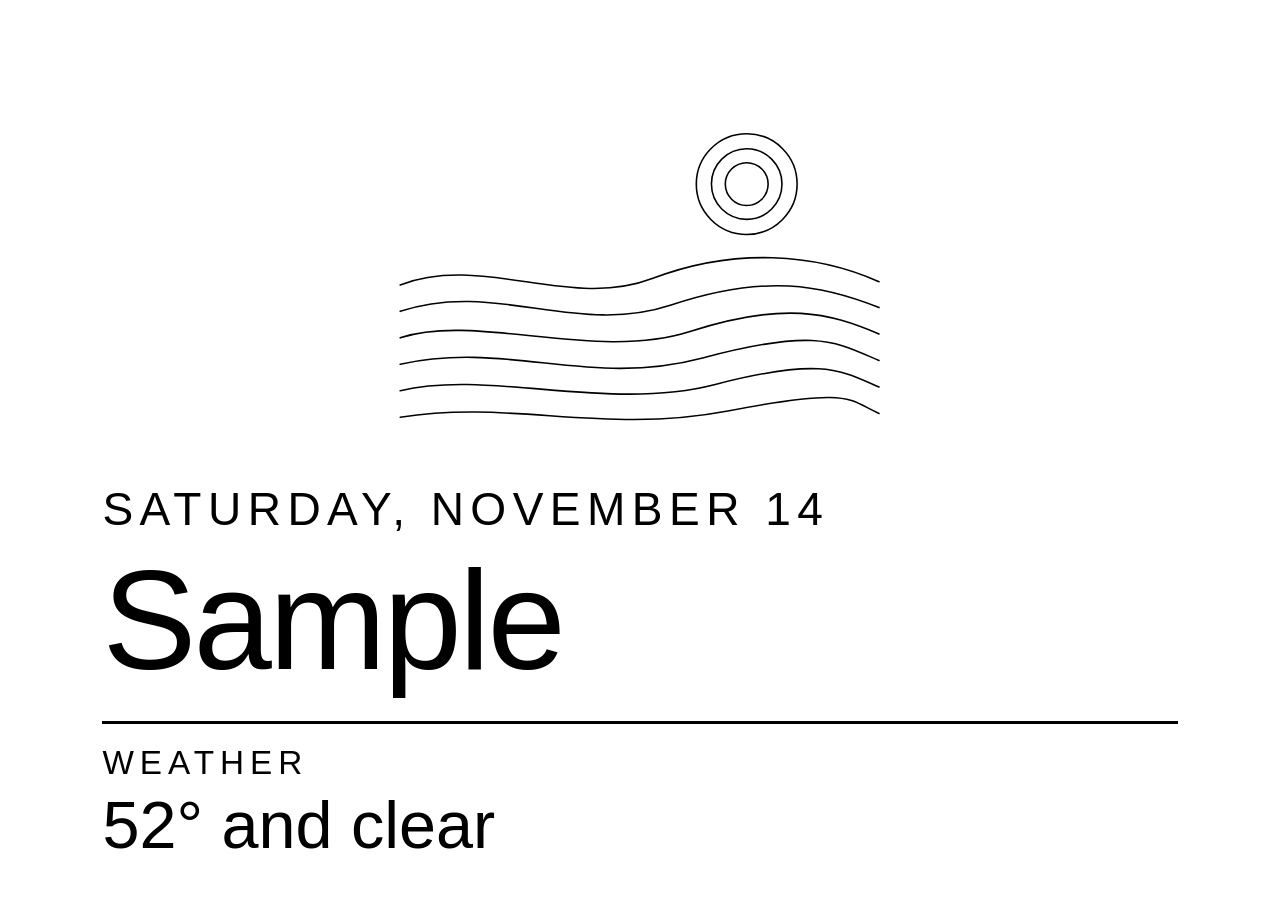
==== mac/ink.html @ 3a28322a "Add Kindle e-ink surface and Frame TV wrapper app Kindle: the add-on now answers TRMNL's device API." ====
<!DOCTYPE html>
<html>
<head>
<meta charset="utf-8">
<title>Quiet ink</title>
<style>
  /* E-ink: pure black on white, no greys, no thin hairlines. */
  html, body { margin: 0; background: #fff; color: #000; }
  body { font-family: "Helvetica Neue", Helvetica, Arial, sans-serif; font-weight: 300; }
  #page { position: relative; box-sizing: border-box; height: 100vh; padding: 6vw 8vw; overflow: hidden; }
  svg.art { display: none; width: 100%; height: 42vh; }
  svg.art.on { display: block; }
  svg.art * { fill: none; stroke: #000; stroke-width: 2.5; stroke-linecap: round; stroke-linejoin: round; }
  .artonly svg.art { height: 86vh; }
  .artonly #info { display: none; }
  #info { margin-top: 3vh; }
  #date { font-size: 3.6vw; letter-spacing: .14em; text-transform: uppercase; }
  #title { font-size: 11vw; line-height: 1.05; font-weight: 200; margin-top: 1.2vh; letter-spacing: -.02em; }
  hr { border: 0; border-top: 3px solid #000; margin: 3vh 0 0; }
  #lines { list-style: none; margin: 0; padding: 0; }
  #lines li { margin-top: 2.2vh; }
  #lines .label { display: block; font-size: 2.6vw; letter-spacing: .18em; text-transform: uppercase; font-weight: 500; }
  #lines .text { display: block; font-size: 5.2vw; margin-top: .5vh; white-space: nowrap; overflow: hidden; text-overflow: ellipsis; }
</style>
</head>
<body>
<div id="page">
  <!-- Three line drawings; one is shown at a time. -->
  <svg class="art" viewBox="0 0 800 600" preserveAspectRatio="xMidYMid meet">
    <circle cx="570" cy="170" r="34"/><circle cx="570" cy="170" r="56"/><circle cx="570" cy="170" r="80"/>
    <path d="M20 330 C 150 280, 290 370, 420 320 S 680 280, 780 325"/>
    <path d="M20 372 C 170 322, 300 412, 450 362 S 690 330, 780 366"/>
    <path d="M20 414 C 140 374, 330 452, 480 404 S 700 374, 780 408"/>
    <path d="M20 456 C 190 418, 320 494, 500 446 S 710 420, 780 450"/>
    <path d="M20 498 C 160 464, 350 532, 520 488 S 720 466, 780 492"/>
    <path d="M20 540 C 200 512, 340 568, 540 530 S 730 512, 780 534"/>
  </svg>
  <svg class="art" viewBox="0 0 800 600" preserveAspectRatio="xMidYMid meet">
    <rect x="120" y="60" width="560" height="190" rx="6"/>
    <path d="M150 100 H650 M150 130 H650 M150 160 H650 M150 190 H650 M150 220 H650"/>
    <rect x="120" y="280" width="560" height="100" rx="6"/>
    <path d="M160 300 V360 M200 300 V360 M240 300 V360 M280 300 V360 M320 300 V360 M360 300 V360 M400 300 V360 M440 300 V360 M480 300 V360 M520 300 V360 M560 300 V360 M600 300 V360 M640 300 V360"/>
    <rect x="120" y="410" width="560" height="130" rx="6"/>
    <path d="M150 510 L250 440 M250 510 L350 440 M350 510 L450 440 M450 510 L550 440 M550 510 L650 440"/>
  </svg>
  <svg class="art" viewBox="0 0 800 600" preserveAspectRatio="xMidYMid meet">
    <path d="M330 90 A 110 110 0 1 0 330 310 A 84 84 0 1 1 330 90 Z"/>
    <path d="M560 110 v24 M548 122 h24 M640 220 v18 M631 229 h18 M500 250 v14 M493 257 h14 M690 90 v14 M683 97 h14"/>
    <path d="M20 420 C 200 396, 380 440, 560 414 S 720 404, 780 418"/>
    <path d="M60 462 H740 M110 498 H690 M170 532 H630 M240 564 H560"/>
  </svg>

  <div id="info">
    <div id="date"></div>
    <div id="title"></div>
    <hr>
    <ul id="lines"></ul>
  </div>
</div>
<script>
var DATA = /*DATA*/{"art": 0, "date": "Saturday, November 14", "title": "Sample", "lines": [{"label": "Weather", "text": "52° and clear"}]}/*END*/;
(function () {
  var art = document.querySelectorAll('svg.art');
  art[(DATA.art || 0) % art.length].className.baseVal = 'art on';
  if (DATA.artOnly) { document.getElementById('page').className = 'artonly'; return; }
  document.getElementById('date').textContent = DATA.date || '';
  document.getElementById('title').textContent = DATA.title || '';
  var ul = document.getElementById('lines');
  var lines = (DATA.lines || []).slice(0, 3);   // the same three-line budget as every screen
  for (var i = 0; i < lines.length; i++) {
    var li = document.createElement('li');
    var label = document.createElement('span'); label.className = 'label'; label.textContent = lines[i].label || '';
    var text = document.createElement('span'); text.className = 'text'; text.textContent = lines[i].text || '';
    li.appendChild(label); li.appendChild(text); ul.appendChild(li);
  }
})();
</script>
</body>
</html>
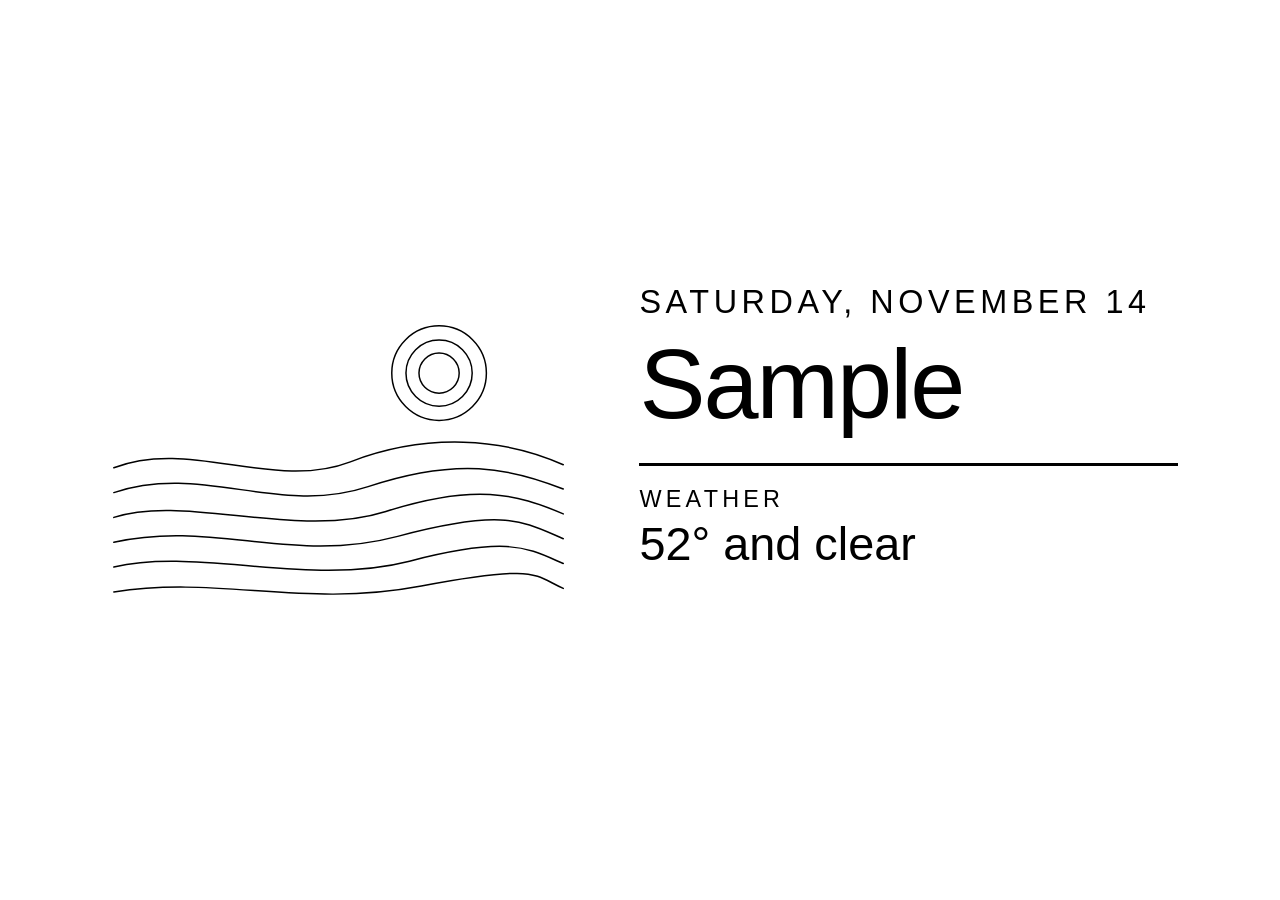
==== commit 29fd9ad9: "Make the Kindle screens about what matters, add landscape and more art Screens now lead with the nex" ====
--- a/mac/ink.html
+++ b/mac/ink.html
@@ -7,20 +7,33 @@
   /* E-ink: pure black on white, no greys, no thin hairlines. */
   html, body { margin: 0; background: #fff; color: #000; }
   body { font-family: "Helvetica Neue", Helvetica, Arial, sans-serif; font-weight: 300; }
-  #page { position: relative; box-sizing: border-box; height: 100vh; padding: 6vw 8vw; overflow: hidden; }
+  #page { position: relative; box-sizing: border-box; height: 100vh; padding: 6vmin 8vw; overflow: hidden; }
   svg.art { display: none; width: 100%; height: 42vh; }
+  /* Held sideways: drawing on the left, words on the right. */
+  @media (orientation: landscape) {
+    #page { display: flex; align-items: center; }
+    svg.art, .withbuttons svg.art { width: 44%; height: 70vh; flex: none; }
+    #info { flex: 1; margin: 0 0 8vh 5vw; min-width: 0; }
+    .artonly svg.art { width: 100%; height: 86vh; }
+  }
   svg.art.on { display: block; }
   svg.art * { fill: none; stroke: #000; stroke-width: 2.5; stroke-linecap: round; stroke-linejoin: round; }
   .artonly svg.art { height: 86vh; }
   .artonly #info { display: none; }
+  .withbuttons svg.art { height: 33vh; }
+  /* Buttons are placed by the numbers the Mac script sends, so the Kindle
+     knows exactly where each one is. */
+  .btn { position: absolute; box-sizing: border-box; border: 5px solid #000; border-radius: 2vmin;
+         display: flex; align-items: center; justify-content: center;
+         font-size: 4.2vmin; font-weight: 400; white-space: nowrap; overflow: hidden; }
   #info { margin-top: 3vh; }
-  #date { font-size: 3.6vw; letter-spacing: .14em; text-transform: uppercase; }
-  #title { font-size: 11vw; line-height: 1.05; font-weight: 200; margin-top: 1.2vh; letter-spacing: -.02em; }
+  #date { font-size: 3.6vmin; letter-spacing: .14em; text-transform: uppercase; }
+  #title { font-size: 11vmin; line-height: 1.05; font-weight: 200; margin-top: 1.2vh; letter-spacing: -.02em; }
   hr { border: 0; border-top: 3px solid #000; margin: 3vh 0 0; }
   #lines { list-style: none; margin: 0; padding: 0; }
   #lines li { margin-top: 2.2vh; }
-  #lines .label { display: block; font-size: 2.6vw; letter-spacing: .18em; text-transform: uppercase; font-weight: 500; }
-  #lines .text { display: block; font-size: 5.2vw; margin-top: .5vh; white-space: nowrap; overflow: hidden; text-overflow: ellipsis; }
+  #lines .label { display: block; font-size: 2.6vmin; letter-spacing: .18em; text-transform: uppercase; font-weight: 500; }
+  #lines .text { display: block; font-size: 5.2vmin; margin-top: .5vh; white-space: nowrap; overflow: hidden; text-overflow: ellipsis; }
 </style>
 </head>
 <body>
@@ -50,6 +63,54 @@
     <path d="M60 462 H740 M110 498 H690 M170 532 H630 M240 564 H560"/>
   </svg>
 
+  <!-- mountains -->
+  <svg class="art" viewBox="0 0 800 600" preserveAspectRatio="xMidYMid meet">
+    <circle cx="610" cy="130" r="46"/>
+    <path d="M30 480 L230 190 L330 330 L460 110 L770 480"/>
+    <path d="M230 190 L262 262 L226 250 L248 300 M460 110 L500 200 L462 186 L492 250 L448 236"/>
+    <path d="M150 480 L290 330 L420 480 M30 480 H770 M90 516 H710 M170 550 H630"/>
+  </svg>
+  <!-- ripples -->
+  <svg class="art" viewBox="0 0 800 600" preserveAspectRatio="xMidYMid meet">
+    <circle cx="400" cy="120" r="30"/>
+    <ellipse cx="400" cy="380" rx="50" ry="14"/><ellipse cx="400" cy="380" rx="120" ry="34"/>
+    <ellipse cx="400" cy="380" rx="200" ry="58"/><ellipse cx="400" cy="380" rx="290" ry="84"/>
+    <ellipse cx="400" cy="380" rx="370" ry="108"/>
+    <path d="M400 150 V330"/>
+  </svg>
+  <!-- plant -->
+  <svg class="art" viewBox="0 0 800 600" preserveAspectRatio="xMidYMid meet">
+    <path d="M330 430 H470 L452 560 H348 Z M316 430 H484"/>
+    <path d="M400 430 C 396 340, 404 250, 400 120"/>
+    <path d="M400 360 C 330 350, 280 300, 270 240 C 340 250, 390 300, 400 360 Z"/>
+    <path d="M400 300 C 470 290, 520 240, 530 180 C 460 190, 410 240, 400 300 Z"/>
+    <path d="M400 230 C 350 220, 316 180, 310 130 C 360 140, 394 180, 400 230 Z"/>
+    <path d="M400 170 C 436 160, 462 130, 468 90 C 430 100, 406 130, 400 170 Z"/>
+  </svg>
+  <!-- sailboat -->
+  <svg class="art" viewBox="0 0 800 600" preserveAspectRatio="xMidYMid meet">
+    <path d="M400 90 V400 M400 110 L560 380 H400 M388 150 L270 380 H388"/>
+    <path d="M230 410 H590 L540 470 H280 Z"/>
+    <path d="M40 500 C 100 470, 160 530, 220 500 S 340 470, 400 500 S 520 530, 580 500 S 700 470, 760 500"/>
+    <path d="M100 548 C 150 524, 200 572, 250 548 S 350 524, 400 548 S 500 572, 550 548 S 650 524, 700 548"/>
+  </svg>
+  <!-- skyline -->
+  <svg class="art" viewBox="0 0 800 600" preserveAspectRatio="xMidYMid meet">
+    <path d="M40 520 H760"/>
+    <rect x="90" y="300" width="110" height="220"/><rect x="220" y="170" width="120" height="350"/>
+    <rect x="360" y="250" width="90" height="270"/><rect x="470" y="110" width="130" height="410"/>
+    <rect x="620" y="340" width="100" height="180"/>
+    <path d="M250 210 H310 M250 250 H310 M250 290 H310 M250 330 H310 M250 370 H310 M250 410 H310 M250 450 H310"/>
+    <path d="M500 150 H570 M500 195 H570 M500 240 H570 M500 285 H570 M500 330 H570 M500 375 H570 M500 420 H570 M500 465 H570"/>
+    <path d="M115 340 H175 M115 390 H175 M115 440 H175 M380 290 H430 M380 340 H430 M380 390 H430 M380 440 H430 M640 380 H700 M640 430 H700 M535 110 V60"/>
+  </svg>
+  <!-- sunrise -->
+  <svg class="art" viewBox="0 0 800 600" preserveAspectRatio="xMidYMid meet">
+    <path d="M40 420 H760 M270 420 A 130 130 0 0 1 530 420"/>
+    <path d="M400 250 V150 M312 276 L262 190 M488 276 L538 190 M250 340 L164 290 M550 340 L636 290 M230 420 H130"/>
+    <path d="M120 462 H680 M200 500 H600 M270 536 H530 M570 420 H670"/>
+  </svg>
+
   <div id="info">
     <div id="date"></div>
     <div id="title"></div>
@@ -73,6 +134,18 @@
     var text = document.createElement('span'); text.className = 'text'; text.textContent = lines[i].text || '';
     li.appendChild(label); li.appendChild(text); ul.appendChild(li);
   }
+  var buttons = DATA.buttons || [];
+  if (buttons.length) { document.getElementById('page').className = 'withbuttons'; }
+  for (var b = 0; b < buttons.length; b++) {
+    var div = document.createElement('div');
+    div.className = 'btn';
+    div.textContent = buttons[b].label;
+    div.style.left = buttons[b].x * 100 + '%';
+    div.style.top = buttons[b].y * 100 + '%';
+    div.style.width = buttons[b].w * 100 + '%';
+    div.style.height = buttons[b].h * 100 + '%';
+    document.getElementById('page').appendChild(div);
+  }
 })();
 </script>
 </body>
